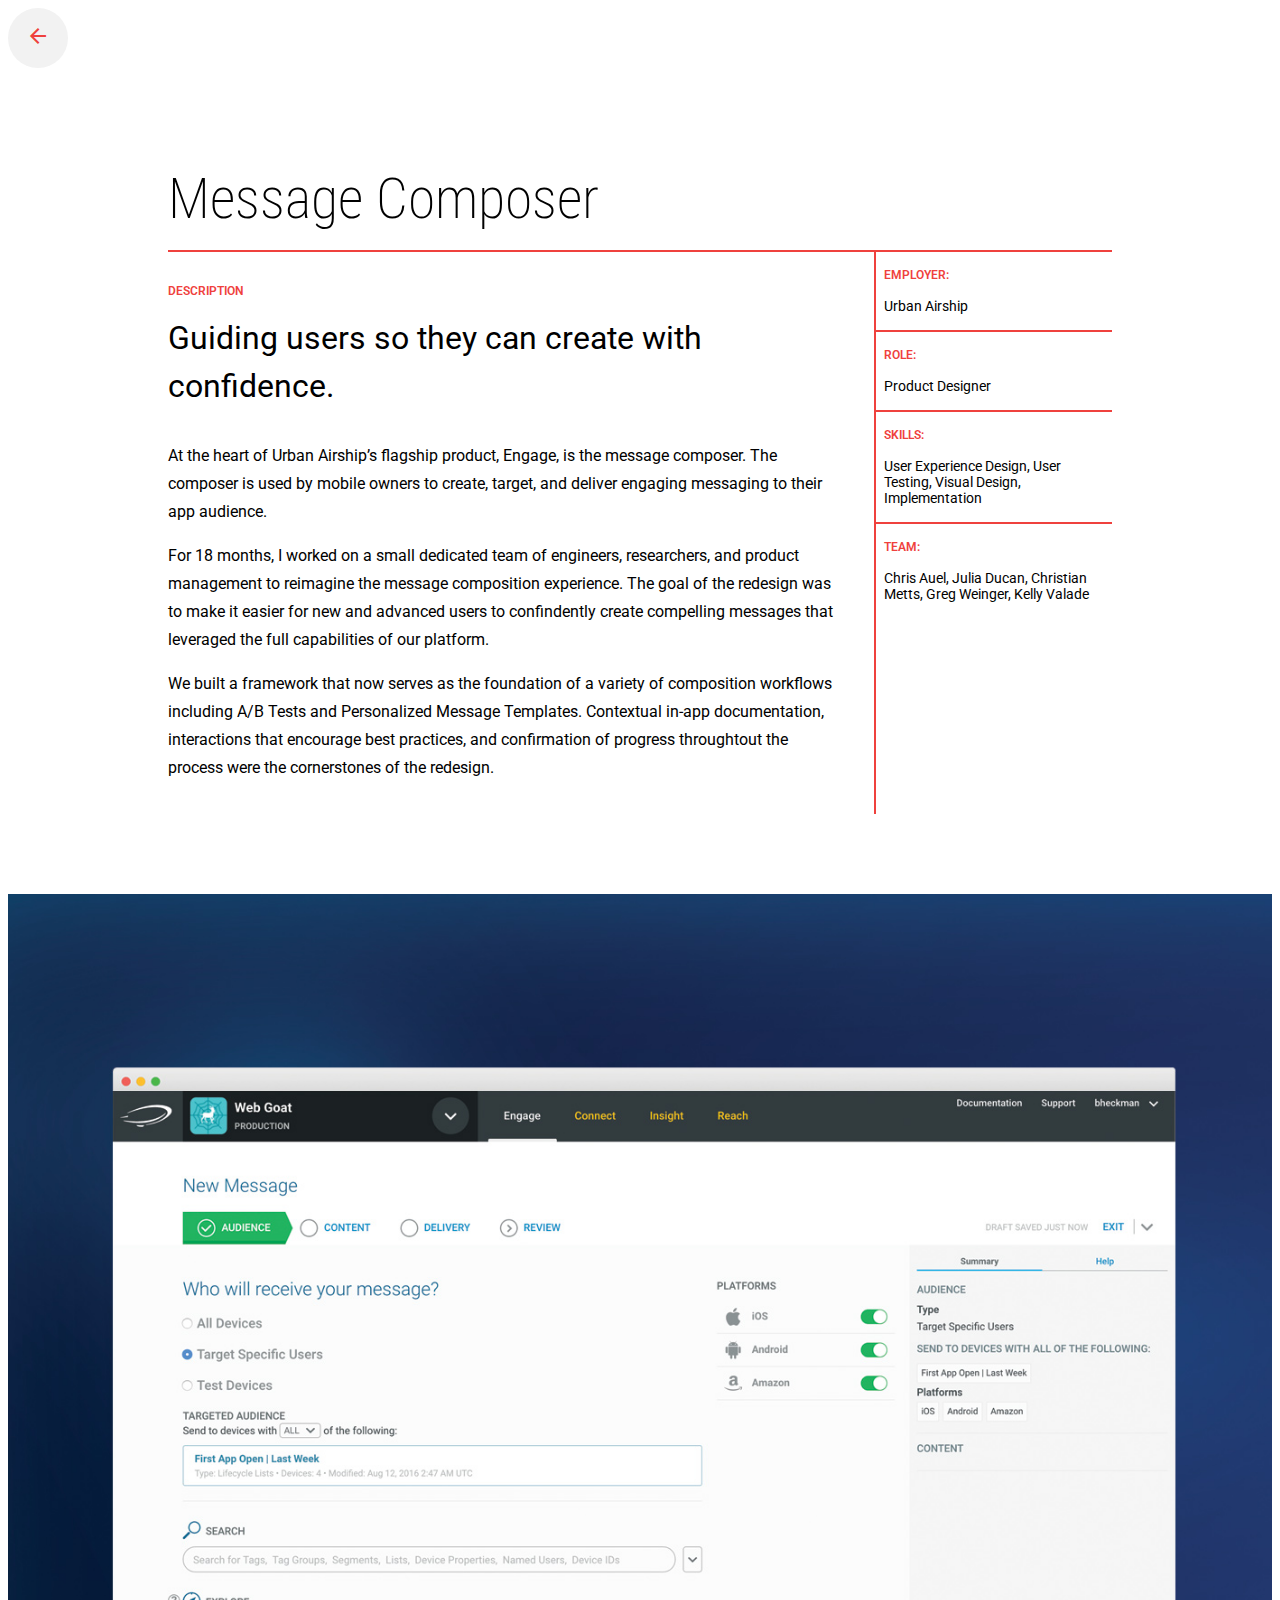
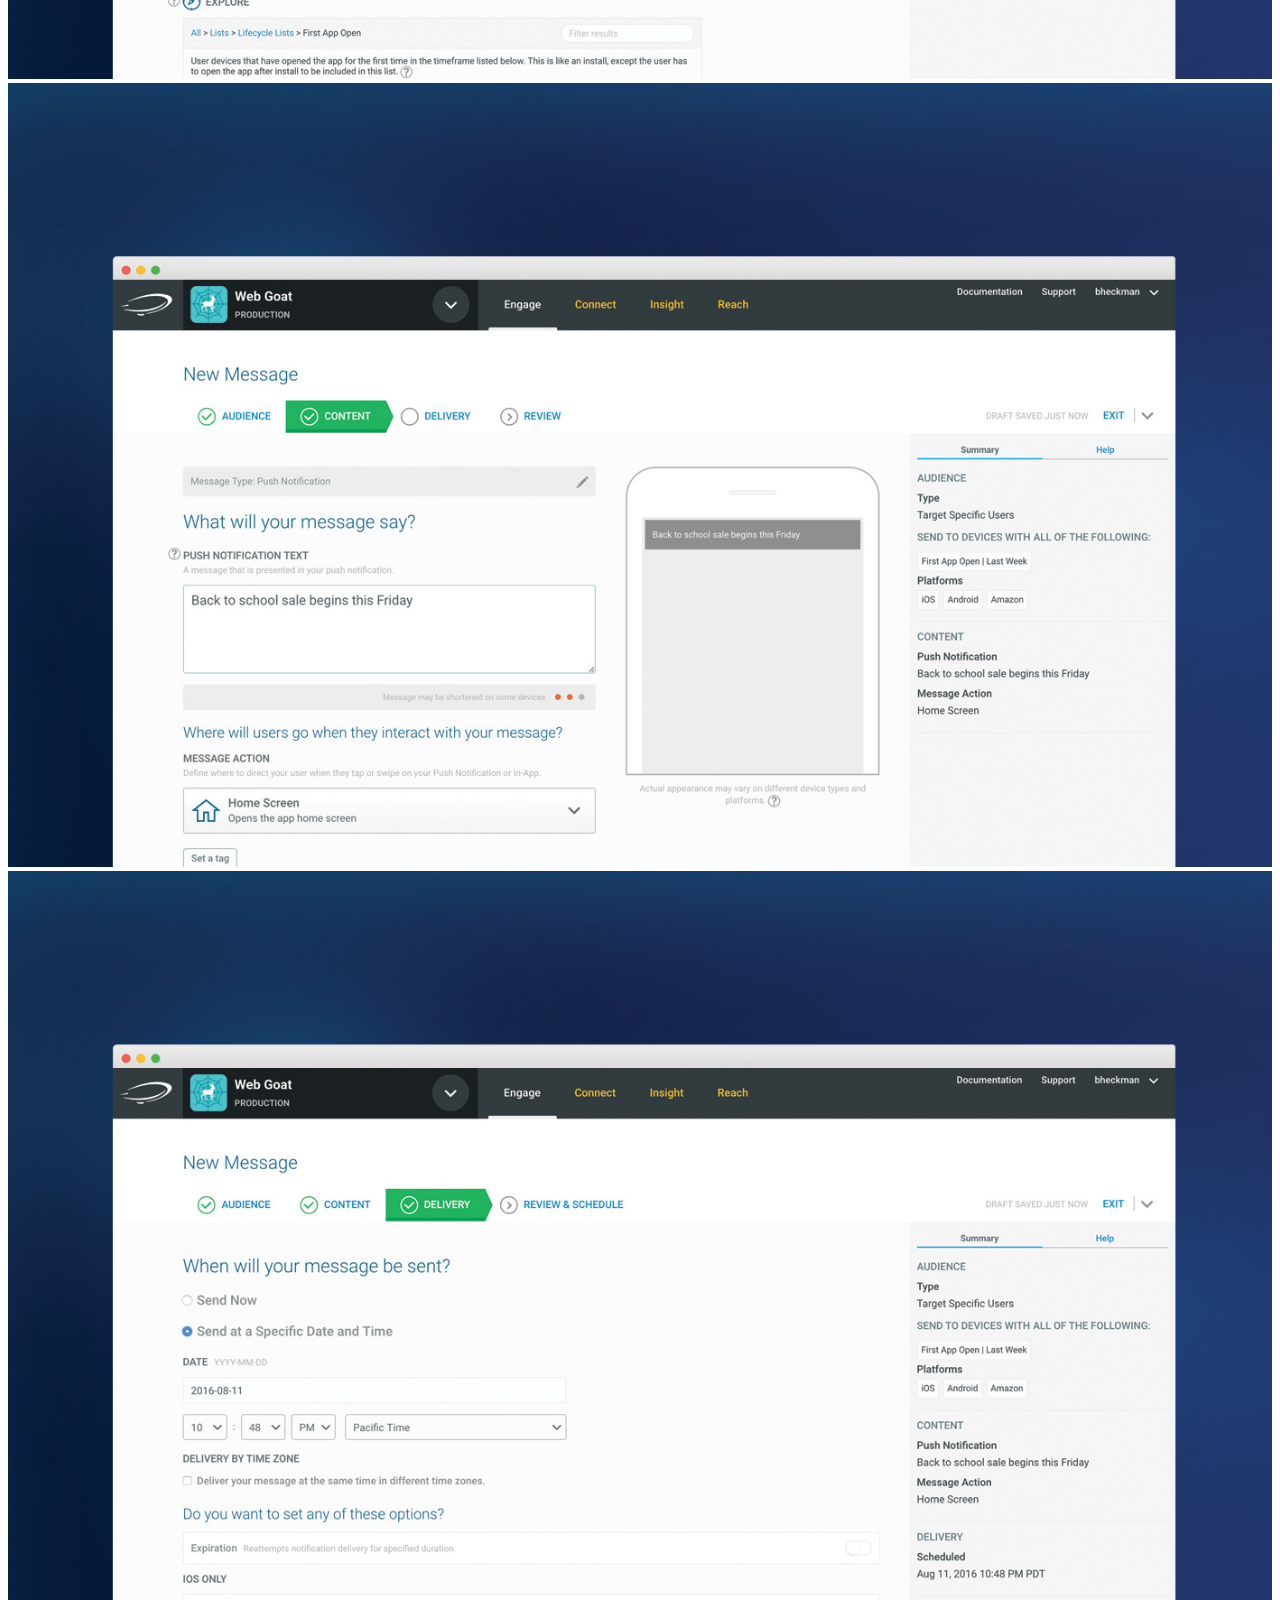
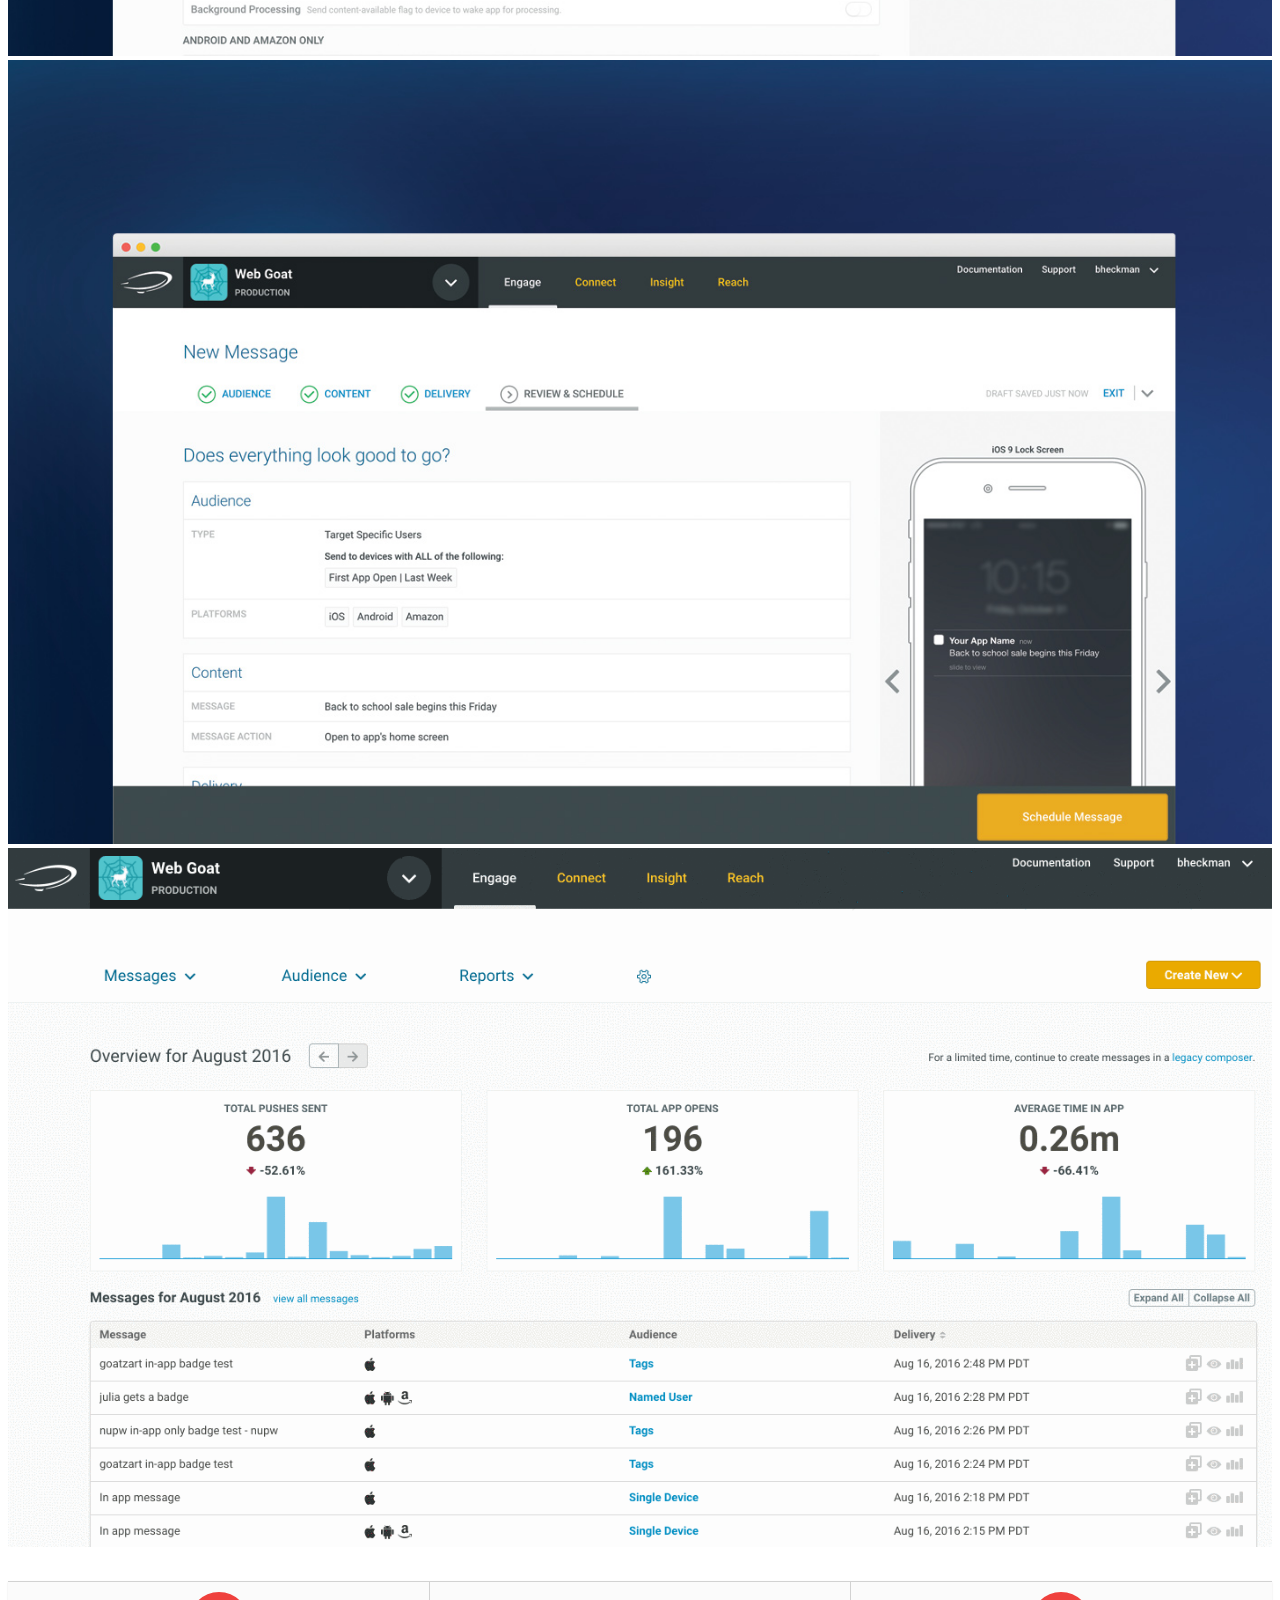
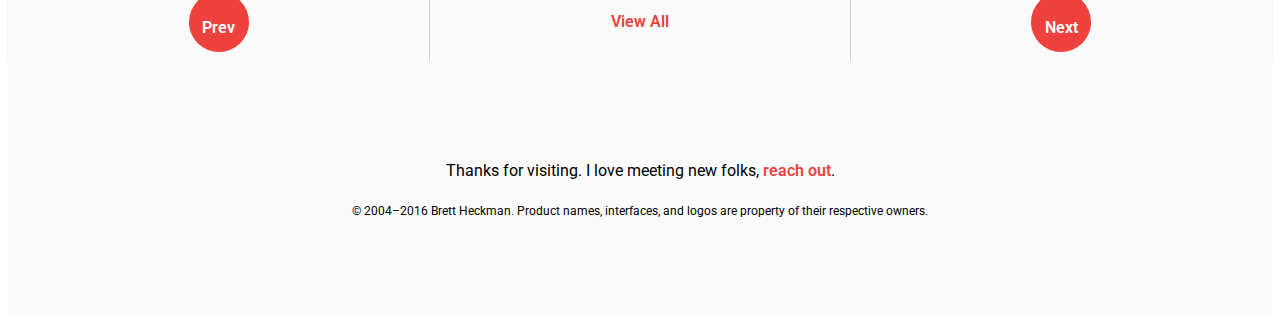
==== work/composer.html @ 8c0b266d "Summer work update" ====
<!doctype html>
<html lang="">
  <head>
    <meta charset="utf-8">
    <meta http-equiv="X-UA-Compatible" content="IE=edge">
    <meta name="description" content="">
    <meta name="viewport" content="width=device-width, initial-scale=1.0">
    <title>Brett Heckman | User Experience Designer</title>

    <!-- Disable tap highlight on IE -->
    <meta name="msapplication-tap-highlight" content="no">

    <!-- Web Application Manifest -->
    <link rel="manifest" href="manifest.json">

    <!-- Add to homescreen for Chrome on Android -->
    <meta name="mobile-web-app-capable" content="yes">
    <meta name="application-name" content="Web Starter Kit">
    <link rel="icon" sizes="192x192" href="../images/touch/chrome-touch-icon-192x192.png">

    <!-- Add to homescreen for Safari on iOS -->
    <meta name="apple-mobile-web-app-capable" content="yes">
    <meta name="apple-mobile-web-app-status-bar-style" content="black">
    <meta name="apple-mobile-web-app-title" content="Web Starter Kit">
    <link rel="apple-touch-icon" href="../images/touch/apple-touch-icon.png">

    <!-- Tile icon for Win8 (144x144 + tile color) -->
    <meta name="msapplication-TileImage" content="../images/touch/ms-touch-icon-144x144-precomposed.png">
    <meta name="msapplication-TileColor" content="#2F3BA2">

    <!-- Color the status bar on mobile devices -->
    <meta name="theme-color" content="#2F3BA2">

    <!-- Material Design icons -->
    <link rel="stylesheet" href="https://fonts.googleapis.com/icon?family=Material+Icons">

    <!-- Your styles -->
    <link rel="stylesheet" href="../styles/main.css">
    <link rel="stylesheet" href="../styles/temp.css">
  </head>
  <body>
    <nav>
      <a class="back" href="../index.html"><i class="material-icons">arrow_back</i></a>
    </nav>
    <section class="the-facts">
      <h1 class="project__title">Message Composer</h1>
      <div class="project__description">
        <div class="key">Description</div>
        <p class="intro">Guiding users so they can create with confidence.</p>
        <p>At the heart of Urban Airship’s flagship product, Engage, is the message composer. The composer is used by mobile owners to create, target, and deliver engaging messaging to their app audience.</p>
        <p>For 18 months, I worked on a small dedicated team of engineers, researchers, and product management to reimagine the message composition experience. The goal of the redesign was to make it easier for new and advanced users to confindently create compelling messages that leveraged the full capabilities of our platform.</p>
        <p>We built a framework that now serves as the foundation of a variety of composition workflows including A/B Tests and Personalized Message Templates. Contextual in-app documentation, interactions that encourage best practices, and confirmation of progress throughtout the process were the cornerstones of the redesign.</p>
      </div>
      <div class="project__metadata">
        <div class="project__partners">
          <div class="partner__discipline">
            <span class="key">Employer:</span>
            <span class="value">Urban Airship</span>
          </div>
          <div class="partner__discipline">
            <span class="key">Role:</span>
            <span class="value">Product Designer</span>
          </div>
          <div class="partner__discipline">
            <span class="key">Skills:</span>
            <span class="value">User Experience Design, User Testing, Visual Design, Implementation</span>
          </div>
          <div class="partner__discipline">
            <span class="key">Team:</span>
            <span class="value">Chris Auel, Julia Ducan, Christian Metts, Greg Weinger, Kelly Valade</span>
          </div>
        </div>
      </div>
    </section>
    <section class="work-artifacts">
      <div class="feature feature--full">
        <div class="feature__image">
          <img src="../images/composer/audience.jpg">
        </div>
      </div>
      <div class="feature feature--full">
        <div class="feature__image">
          <img src="../images/composer/content-03.jpg">
        </div>
      </div>
      <div class="feature feature--full">
        <div class="feature__image">
          <img src="../images/composer/delivery.jpg">
        </div>
      </div>
      <div class="feature feature--full">
        <div class="feature__image">
          <img src="../images/composer/review.jpg">
        </div>
      </div>
      <div class="feature feature--full feature--gif">
        <div class="feature__image">
          <img src="../images/composer/walkthrough.gif">
        </div>
      </div>
    </section>
    <footer class="project--actions">
      <div class="col">
        <div class="content">
          <a class="prev" href="friends-family.html">Prev</a>
        </div>
      </div>
      <div class="col">
        <div class="content">
          <a class="view-all" href="../index.html">View All</a>
        </div>
      </div>
      <div class="col">
        <div class="content">
          <a class="next" href="personalization.html">Next</a>
        </div>
      </div>
    </footer>
    <section class="footer">
      <p>Thanks for visiting. I love meeting new folks, <a href="mailto:brettheckman@gmail.com">reach out</a>.</p>
      <p class="legal">&copy; 2004–2016 Brett Heckman. Product names, interfaces, and logos are property of their respective owners.</a>
    </section>
    <!-- build:js(app/) ../../scripts/main.min.js -->
    <script src="../scripts/main.js"></script>
    <!-- endbuild -->

    <!-- Google Analytics: change UA-XXXXX-X to be your site's ID -->
    <script>
      (function(i,s,o,g,r,a,m){i['GoogleAnalyticsObject']=r;i[r]=i[r]||function(){
      (i[r].q=i[r].q||[]).push(arguments)},i[r].l=1*new Date();a=s.createElement(o),
      m=s.getElementsByTagName(o)[0];a.async=1;a.src=g;m.parentNode.insertBefore(a,m)
      })(window,document,'script','//www.google-analytics.com/analytics.js','ga');
      ga('create', 'UA-XXXXX-X', 'auto');
      ga('send', 'pageview');
    </script>
    <!-- Built with love using Web Starter Kit -->
  </body>
</html>
---- styles/main.css ----
@import url(https://fonts.googleapis.com/css?family=Roboto+Condensed:400,700,400italic,700italic,300,300italic);@import url(https://fonts.googleapis.com/css?family=Roboto:400,300,400italic,300italic,500,500italic);.clearfix,.feature,.the-facts,.work-item,.work-item.fb{*zoom:1}.clearfix:after,.feature:after,.the-facts:after,.work-item.fb:after,.work-item:after{display:table;content:"";clear:both}.element-focusable,.element-invisible{border:0;clip:rect(0 0 0 0);height:1px;margin:-1px;overflow:hidden;padding:0;position:absolute;width:1px}.element-focusable:active,.element-focusable:focus{clip:auto;height:auto;margin:0;overflow:visible;width:auto}.element-hidden{display:none}.work-item .work-item__text{top:50%;-webkit-transform:translateY(-50%);transform:translateY(-50%);position:absolute;z-index:3}article,aside,details,figcaption,figure,footer,header,hgroup,main,menu,nav,section,summary{display:block}audio,canvas,progress,video{display:inline-block;vertical-align:baseline;*display:inline;*zoom:1}audio:not([controls]){display:none;height:0}[hidden],template{display:none}button,input,select,textarea{font-family:Roboto,HelveticaNeue-Light,Helvetica Neue Light,Helvetica Neue,Helvetica,Arial,Lucida Grande,sans-serif}b,strong{font-weight:700}sub,sup{font-size:75%;line-height:0;position:relative;vertical-align:baseline}svg:not(:root){overflow:hidden}code,kbd,pre,samp{font-family:Consolas,Lucida Console,Liberation Mono,Courier New,monospace;font-size:1em;_font-family:courier new,monospace}button,input,optgroup,select,textarea{color:inherit;font-family:inherit;font-size:100%;margin:0;max-width:100%;vertical-align:baseline;*vertical-align:middle}button,select{text-transform:none}button,html input[type=button],input[type=reset],input[type=submit]{-webkit-appearance:button;cursor:pointer}button[disabled],html input[disabled]{cursor:default}button::-moz-focus-inner,input::-moz-focus-inner{border:0;padding:0}input[type=checkbox],input[type=radio]{box-sizing:border-box;padding:0;*height:13px;*width:13px}input[type=number]::-webkit-inner-spin-button,input[type=number]::-webkit-outer-spin-button{height:auto}input[type=search]{-webkit-appearance:textfield;box-sizing:content-box}input[type=search]::-webkit-search-cancel-button,input[type=search]::-webkit-search-decoration{-webkit-appearance:none}abbr,blockquote,code,kbd,q,samp,tt,var{-webkit-hyphens:none;-moz-hyphens:none;-ms-hyphens:none;hyphens:none}img,input,textarea,video{height:auto;max-width:100%}embed,iframe,object{max-width:100%}::-moz-selection{background:#00f;color:#fff;text-shadow:none}::selection{background:#00f;color:#fff;text-shadow:none}body,p{font-family:Roboto,HelveticaNeue-Light,Helvetica Neue Light,Helvetica Neue,Helvetica,Arial,Lucida Grande,sans-serif}p{line-height:1.75}a{color:#ef413d;font-weight:600;text-decoration:none;border-bottom:1px solid #fff;transition:all 225ms cubic-bezier(.23,.61,.41,1)}a:hover{color:#222;border-bottom:1px solid #222}h1,h2,h3,h4,h5,h6{font-family:Roboto Condensed,Roboto,HelveticaNeue-Light,Helvetica Neue Light,Helvetica Neue,Helvetica,Arial,Lucida Grande,sans-serif;-webkit-hyphens:none;-moz-hyphens:none;-ms-hyphens:none;hyphens:none;line-height:1.25em;text-rendering:optimizeLegibility}h1{font-weight:600;font-size:2.25em;text-transform:uppercase}h1,h2{margin:0 0 1em}h2{font-size:1.875em}h3{font-size:1.5em;margin:0 0 1em}h4{font-size:1.25em}h4,h5{margin:0 0 .5em}h5{font-size:1.125em}h6{font-size:1em;margin:0 0 .5em}.animate{opacity:0;-webkit-transform:translate3d(0,40px,0);transform:translate3d(0,40px,0);transition:opacity .6s ease-out,-webkit-transform .4s ease-out;transition:opacity .6s ease-out,transform .4s ease-out;transition:opacity .6s ease-out,transform .4s ease-out,-webkit-transform .4s ease-out}.animate--lite{-webkit-transform:translate3d(0,20px,0);transform:translate3d(0,20px,0)}header{padding:3rem 2rem;*zoom:1}header:after{display:table;content:"";clear:both}@media (min-width:700px){header{padding:5rem}}@media (min-width:980px){header{padding:10rem}}header h1{font-weight:400;font-size:1.5555555556em;margin-bottom:.5em}header h1,header h2{text-transform:uppercase;letter-spacing:.075em}header h2{font-weight:300;font-size:1em;color:#bbb}section{padding:3rem 2rem;*zoom:1}section:after{display:table;content:"";clear:both}@media (min-width:700px){section{padding:5rem}}@media (min-width:980px){section{padding:5rem 10rem}}section h2.kicker{text-transform:uppercase;font-weight:300;font-size:1rem;letter-spacing:.075em}section p.intro{font-size:2rem;line-height:1.5}.work{padding:0}.work h2.kicker{padding:3rem 2rem;*zoom:1}.work h2.kicker:after{display:table;content:"";clear:both}@media (min-width:700px){.work h2.kicker{padding:5rem}}@media (min-width:980px){.work h2.kicker{padding:10rem}}.work-item{position:relative;height:375px;overflow:hidden;background:#000;width:100%}@media (min-width:700px){.work-item{height:500px;width:50%}}@media (min-width:700px){.work-item,.work-item.fb{position:relative;overflow:hidden;float:left}.work-item.fb{height:1200px;width:100%}}.work-item .work-item__text{transition:opacity 225ms cubic-bezier(.23,.61,.41,1);padding:0 5em;opacity:1}@media (min-width:980px){.work-item .work-item__text{padding:0 10em;opacity:0}}.work-item .work-item__text .work-item__kicker{color:#fff;text-transform:uppercase;font-weight:300;font-size:.875rem;letter-spacing:.0125rem}.work-item .work-item__text h2.work-item__title{color:#fff}.work-item .work-item__image{background-position:50%;background-repeat:no-repeat;background-size:cover;bottom:0;cursor:pointer;left:0;position:absolute;right:0;top:0;-webkit-transform:scale(1.02);transform:scale(1.02);transition:-webkit-transform .55s ease-in-out;transition:transform .55s ease-in-out;transition:transform .55s ease-in-out,-webkit-transform .55s ease-in-out}.work-item .mask{top:0;left:0;height:100%;width:100%;position:absolute;z-index:2;background:#000;transition:all 525ms cubic-bezier(.23,.61,.41,1);opacity:.6}.work-item:nth-of-type(odd) .mask{opacity:.4}.work-item:nth-of-type(even) .mask{opacity:.6}.work-item:active .mask,.work-item:focus .mask,.work-item:hover .mask{background:#ef413d;opacity:.9}.work-item:active .button--more,.work-item:active .work-item__text,.work-item:focus .button--more,.work-item:focus .work-item__text,.work-item:hover .button--more,.work-item:hover .work-item__text{opacity:1}.work-item:active .work-item__image,.work-item:focus .work-item__image,.work-item:hover .work-item__image{-webkit-transform:scale(1.2);transform:scale(1.2)}.work-item.more{background:#fff}.work-item.more .mask{background:#ef413d;opacity:.9}.work-item.more .work-item__text{opacity:1}.the-facts{max-width:1200px;margin:0 auto}@media (min-width:700px){.the-facts .project__description,.the-facts .section__content{width:75%;float:left;margin-right:-100%;margin-left:0;clear:none}}@media (min-width:700px){.the-facts .project__metadata,.the-facts .section__sidebar{width:25%;float:right;margin-left:0;margin-right:0;clear:none}}.the-facts h1.project__title{border-bottom:2px solid #ef413d;padding:1rem 0;margin-bottom:0;text-transform:none;font-size:3.5rem;font-weight:200}.the-facts .project__description{padding:2rem 2rem 1rem 0;box-sizing:border-box}.the-facts .project__description .intro{margin-top:0}.the-facts .project__metadata .partner__discipline{border-bottom:2px solid #ef413d;padding:1rem .5rem}.the-facts .project__metadata .partner__discipline .value{font-size:.875rem}.the-facts .project__metadata .partner__discipline:last-of-type{border-bottom:none}@media (min-width:700px){.the-facts .project__metadata{border-left:2px solid #ef413d}}.the-facts .key{font-size:.75rem;font-weight:600;margin-bottom:1rem;text-transform:uppercase;display:block;color:#ef413d}.the-facts .value{display:block}.work-artifacts{padding:5rem 0}.feature{position:relative;height:auto}@media (min-width:980px){.feature{height:570px}}.feature__image{background-repeat:no-repeat;background-size:100%;background-position:top;height:500px;position:relative}@media (min-width:980px){.feature__image{background-size:cover;height:570px}}.feature__text{padding:3rem 4rem;box-sizing:border-box}@media (min-width:980px){.feature__text{position:absolute;padding:0;z-index:2;width:100%;text-align:left;top:50%;-webkit-transform:translateY(-50%);transform:translateY(-50%)}}.feature__heading{line-height:1.5;color:#222}.feature__subhead{font-weight:400;line-height:1.5;text-transform:uppercase;color:#333}.feature__teaser{font-weight:400;line-height:1.5;margin-bottom:1.25em}.feature--50-50 .feature__image{width:100%}@media (min-width:980px){.feature--50-50 .feature__image{width:50%;float:left}}.feature--50-50 .feature__text{width:100%}@media (min-width:980px){.feature--50-50 .feature__text{background:#fff;width:50%;padding:0 10%;position:relative;float:left;box-sizing:border-box}.feature--50-50 .feature__text .feature__heading{color:#222}.feature--50-50 .feature__text .feature__subhead,.feature--50-50 .feature__text .feature__teaser{color:#333}}@media (min-width:980px){.feature--left .feature__image{float:right}}@media (min-width:980px){.feature--left .feature__text{float:left}}@media (min-width:980px){.feature--full{height:1000px}}.feature--full .feature__image{width:100%;z-index:1}@media (min-width:980px){.feature--full .feature__image{height:1000px}}.feature--full .feature__text .feature__heading,.feature--full .feature__text .feature__teaser{color:#fff}.feature--full .feature__text .feature__subhead{color:#222}@media (min-width:980px){.feature--full .feature__text{width:40%;left:30%}}.feature--full.short{height:250px}@media (min-width:980px){.feature--full.short{height:625px}}@media (min-width:980px) and (min-width:980px){.feature--full.short .feature__image{height:625px}}.process{padding:0}.process h2.kicker{padding:5rem 10rem}.mosiac{background:#fff;box-shadow:shadow("low");position:relative;width:100%;padding:0}@media (min-width:700px){.mosiac{display:-webkit-flex;display:-ms-flexbox;display:flex}}@media (max-width:700px){.mosiac .artifact-item{font-size:.8rem}}@media (min-width:700px){.mosiac .artifact__inner-row .artifact-item{font-size:.8rem}}@media (min-width:700px){.mosiac .artifact__row{display:-webkit-flex;display:-ms-flexbox;display:flex;-webkit-flex:1 1 auto;-ms-flex:1 1 auto;flex:1 1 auto;-webkit-flex-direction:column;-ms-flex-direction:column;flex-direction:column;width:50%}}@media (min-width:980px){.mosiac .artifact__row .artifact__inner-row{display:-webkit-flex;display:-ms-flexbox;display:flex;-webkit-flex-direction:row;-ms-flex-direction:row;flex-direction:row;-webkit-flex:1 0 auto;-ms-flex:1 0 auto;flex:1 0 auto}.mosiac .artifact__row .artifact__inner-row .artifact-item{-webkit-flex:1 1 auto;-ms-flex:1 1 auto;flex:1 1 auto;width:50%}}.artifact-item{cursor:pointer;background:#fff;position:relative;overflow:hidden}.artifact-item .mask{opacity:0;transition:opacity .3s ease-in-out}.artifact-item .node__title a{color:#fff;text-decoration:none}.artifact-item .button--more{opacity:0;transition:opacity .3s ease-in-out .3s,background-color .25s ease-in-out 0s}.artifact-item .artifact-item__text{padding:.25em 1em;position:absolute;top:50%;-webkit-transform:translateY(-50%);transform:translateY(-50%);z-index:3}.artifact-item .artifact-item__image{background-position:50%;background-repeat:no-repeat;background-size:cover;background-position:bottom;bottom:0;cursor:pointer;left:0;position:absolute;right:0;top:0;-webkit-transform:scale(.8);transform:scale(.8);transition:-webkit-transform .55s ease-in-out;transition:transform .55s ease-in-out;transition:transform .55s ease-in-out,-webkit-transform .55s ease-in-out}.artifact-item:active .mask,.artifact-item:focus .mask,.artifact-item:hover .mask{opacity:.75}.artifact-item:active .button--more,.artifact-item:focus .button--more,.artifact-item:hover .button--more{opacity:1}.artifact-item:active .artifact-item__image,.artifact-item:focus .artifact-item__image,.artifact-item:hover .artifact-item__image{-webkit-transform:scale(1);transform:scale(1)}.artifact-item{height:rem(200px);overflow:hidden;position:relative}@media (min-width:700px){.artifact-item{height:30vh;min-height:rem(300px)}}@media (min-width:1300px){.artifact-item{height:40vh}}.artifact-item .artifact-item__text{top:50%;-webkit-transform:translateY(-50%);transform:translateY(-50%);position:absolute;z-index:3;padding:0 2em}.artifact-item.is-large{-webkit-flex:1 0 auto;-ms-flex:1 0 auto;flex:1 0 auto}.artifact-item.is-large .artifact-item__text{padding:0 2em}@media (min-width:700px){.artifact-item.is-large{height:60vh;min-height:rem(600px)}}@media (min-width:980px){.artifact-item.is-large .artifact-item__text{padding:0 8em}}@media (min-width:1300px){.artifact-item.is-large{height:80vh}}.button{background:#ef413d;border-radius:0;color:#fff;cursor:pointer;display:inline-block;position:relative;font-family:Roboto,HelveticaNeue-Light,Helvetica Neue Light,Helvetica Neue,Helvetica,Arial,Lucida Grande,sans-serif;font-size:.875em;font-weight:600;line-height:30px;margin:0;padding:.0125em 1em;text-align:center;text-decoration:none;text-transform:uppercase;transition:all .25s cubic-bezier(.23,.61,.41,1);vertical-align:baseline;border:0;*line-height:normal;*zoom:1}.button:focus,.button:hover{background-color:#ce1511;border-color:#2a0403;color:#fff;outline:0}.button:active{background-color:#ce1511;border-color:#880e0b}.button.disabled{background:#f2f2f2;color:#333}.button--primary{background:#ef413d;border-radius:0;color:#fff;cursor:pointer;display:inline-block;position:relative;font-family:Roboto,HelveticaNeue-Light,Helvetica Neue Light,Helvetica Neue,Helvetica,Arial,Lucida Grande,sans-serif;font-size:.875em;font-weight:600;line-height:30px;margin:0;padding:.0125em 1em;text-align:center;text-decoration:none;text-transform:uppercase;transition:all .25s cubic-bezier(.23,.61,.41,1);vertical-align:baseline;border:0;*line-height:normal;*zoom:1}.button--primary:focus,.button--primary:hover{background-color:#ce1511;border-color:#2a0403;color:#fff;outline:0}.button--primary:active{background-color:#ce1511;border-color:#880e0b}.button--secondary{background:#333;border-radius:0;color:#fff;cursor:pointer;display:inline-block;position:relative;font-family:Roboto,HelveticaNeue-Light,Helvetica Neue Light,Helvetica Neue,Helvetica,Arial,Lucida Grande,sans-serif;font-size:.875em;font-weight:600;line-height:30px;margin:0;padding:.0125em 1em;text-align:center;text-decoration:none;text-transform:uppercase;transition:all .25s cubic-bezier(.23,.61,.41,1);vertical-align:baseline;border:0;*line-height:normal;*zoom:1}.button--secondary:focus,.button--secondary:hover{background-color:#0d0d0d;border-color:#000;color:#fff;outline:0}.button--secondary:active{background-color:#0d0d0d;border-color:#000}.button--more{background:transparent;border-radius:0;color:#fff;cursor:pointer;display:inline-block;position:relative;font-family:Roboto,HelveticaNeue-Light,Helvetica Neue Light,Helvetica Neue,Helvetica,Arial,Lucida Grande,sans-serif;font-size:.875em;font-weight:600;line-height:30px;margin:0;padding:.0125em 1em;text-align:center;text-decoration:none;text-transform:uppercase;transition:all .25s cubic-bezier(.23,.61,.41,1);vertical-align:baseline;border:0;border:2px solid #fff;*line-height:normal;*zoom:1}.button--more:focus,.button--more:hover{color:#fff;outline:0}.button--more:active,.button--more:focus,.button--more:hover{background-color:transparent;border-color:transparent}.button--more:hover{color:#222;border:2px solid #222}.back{background:#f2f2f2;border-radius:50%;color:#fff;cursor:pointer;display:inline-block;position:relative;font-family:Roboto,HelveticaNeue-Light,Helvetica Neue Light,Helvetica Neue,Helvetica,Arial,Lucida Grande,sans-serif;font-size:.875em;font-weight:600;line-height:30px;margin:0;padding:.0125em 1em;text-decoration:none;text-transform:uppercase;transition:all .25s cubic-bezier(.23,.61,.41,1);vertical-align:baseline;border:0;*line-height:normal;*zoom:1;color:#ef413d;display:block;padding:0;text-align:center;height:60px;width:60px;line-height:70px}.back:focus,.back:hover{background-color:#ccc;border-color:#737373;color:#fff;outline:0}.back:active{background-color:#ccc;border-color:#a6a6a6}.legal{font-size:.75rem}
/*# sourceMappingURL=main.css.map */
---- styles/temp.css ----
section {
  max-width: 1300px;
  margin: 0 auto;
}

.feature__image {
    height: auto;
}

.feature__text {
  top: auto;
  -webkit-transform: translateY(0);
  transform: translateY(0);
}

.work-artifacts {
  padding: 0;
}

.work-item {
  border: 4px solid #FFF;
  box-sizing: border-box;
}

.work-item:nth-of-type(even) .mask,
.work-item:nth-of-type(odd) .mask {
  opacity: 0.4;
}

.work-item:nth-of-type(even):hover .mask,
.work-item:nth-of-type(odd):hover .mask {
  opacity: 0.8;
}

.work-item.more .mask {
  opacity: 1;
}

a.back,
a.back:hover {
    border: 0;
}

.project--actions {
  background: #fbfbfb;
  display: block;
  border-top: 1px solid #d2d2d2;
  box-shadow: rgba(0,0,0,0.1) 0 1px 2px;
  margin-top: 30px;
}

.project--actions:after {
  display:table;content:"";clear:both
}

.project--actions .col {
  width: 100%;
  display: block;
  text-align: center;
}

.project--actions .col a {
  display: block;
  padding: 30px 0;
  border: 0;
  transition: all .25s cubic-bezier(.23,.61,.41,1);
  box-sizing: border-box;
}

.project--actions .col a.prev,
.project--actions .col a.next {
  background: #ef413d;
  color: #FFF;
  transition: all .25s cubic-bezier(.23,.61,.41,1);
}

.project--actions .col a.view-all {
  border-left: 1px solid #d2d2d2;
  border-right: 1px solid #d2d2d2;
}
.project--actions .col a:hover {
  background: #ef413d;
  color: #fff;
}
.project--actions .col a.prev,
.project--actions .col a.next {
  display: block;
  margin: 10px auto 0;
  height: 60px;
  width: 60px;
  padding: 0;
  line-height: 71px;
  border-radius: 50%;
  background: #ef413d;
  color: #FFF;
  transition: all .25s cubic-bezier(.23,.61,.41,1);
}
.project--actions .col a.prev:hover,
.project--actions .col a.next:hover {
  background: #ef413d;
  color: #FFF;
  transition: all .25s cubic-bezier(.23,.61,.41,1);
}

section.footer {
  background: #fbfbfb;
  text-align: center;
}

@media (min-width: 700px) {
  .project--actions .col {
    width: 33.3333%;
    float: left;
  }
}


@media (min-width: 700px) {
  .the-facts .project__metadata {
    border-left: 0;
  }
  .the-facts .project__description {
    border-right: 2px solid #ef413d;
    min-height: 400px;
  }
}

@media (min-width: 980px) {
  .work h2.kicker {
    padding: 10rem;
  }
  .feature--50-50 {
    height: auto;
  }
  .feature--full {
    height: auto;
  }
  .feature__image {
    height: auto;
  }
  .feature__text {
    top: auto;
  }
  .feature--full.short {
    height: auto;
  }
  .feature--full .feature__image,
  .feature--full.short .feature__image {
    height: auto;
  }

}

@media (min-width: 1300px) {
  .work h2.kicker {
    padding: 10rem 6rem;
  }
}
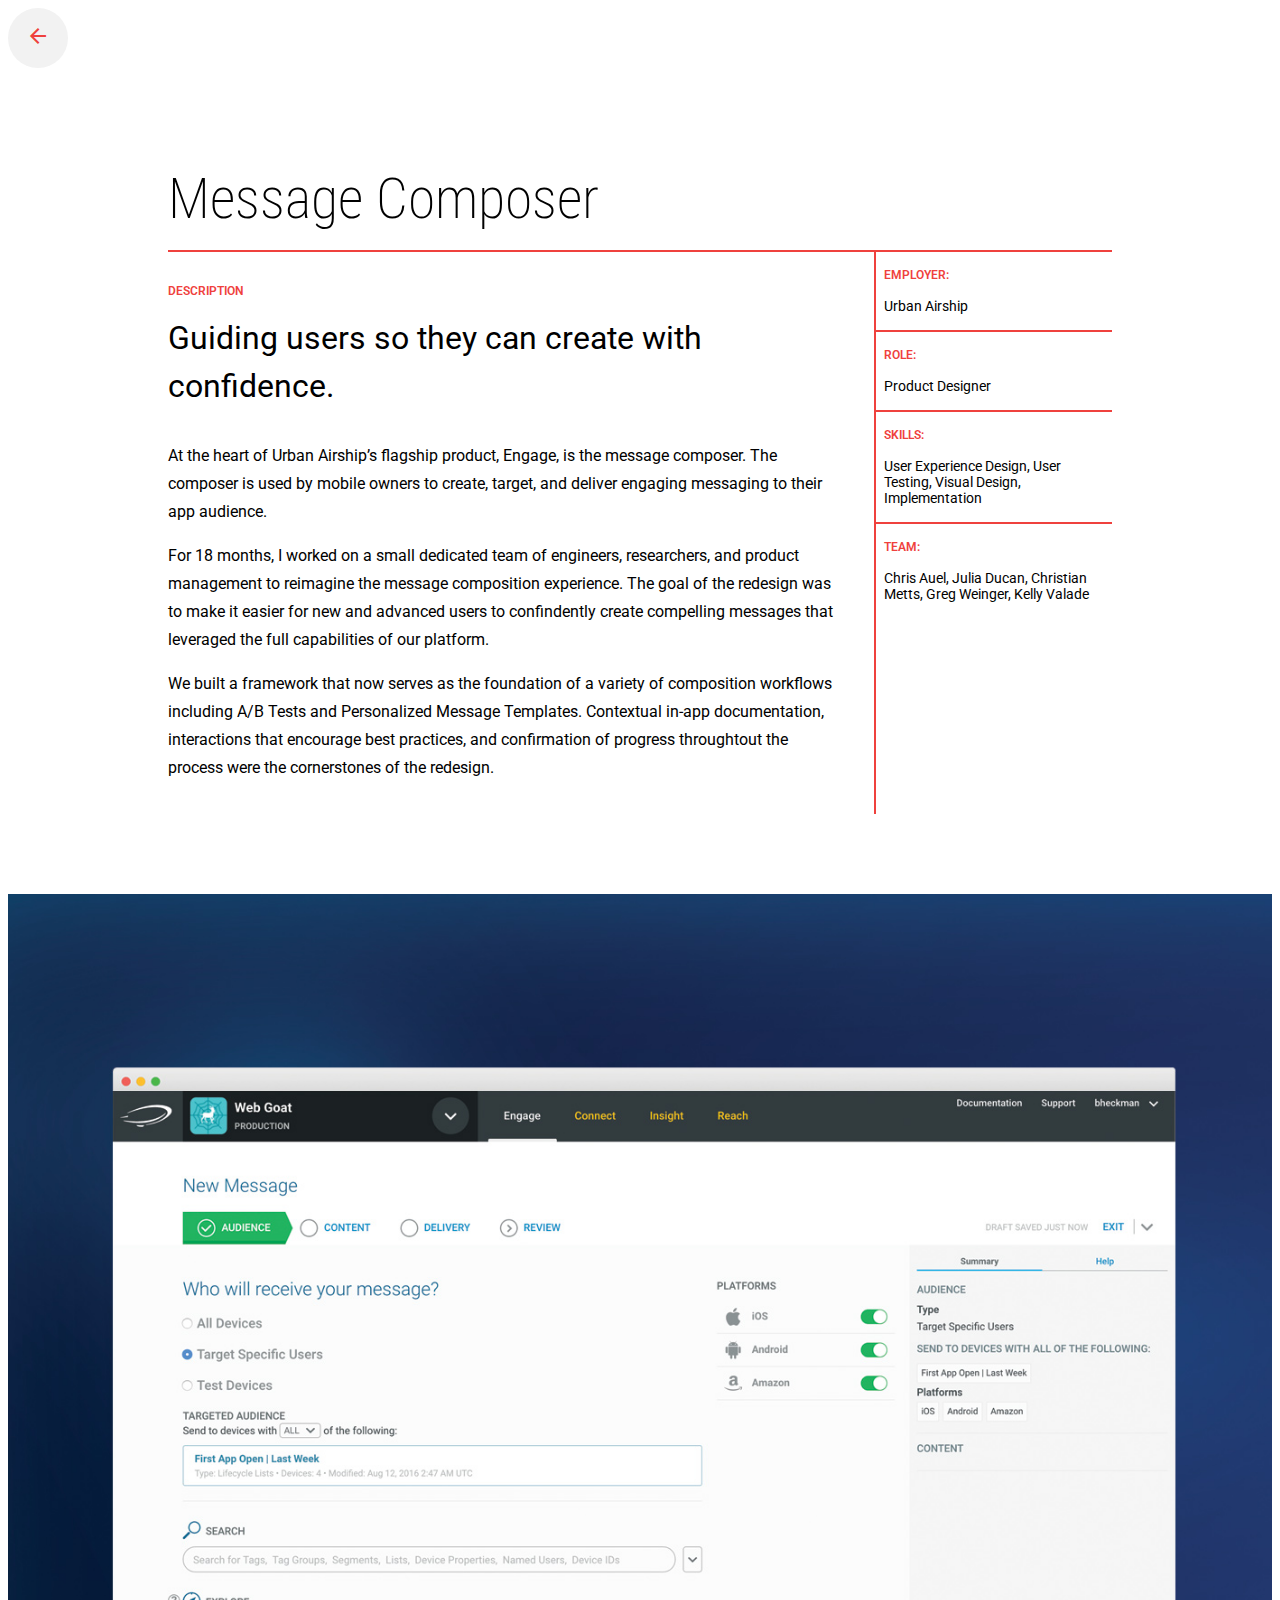
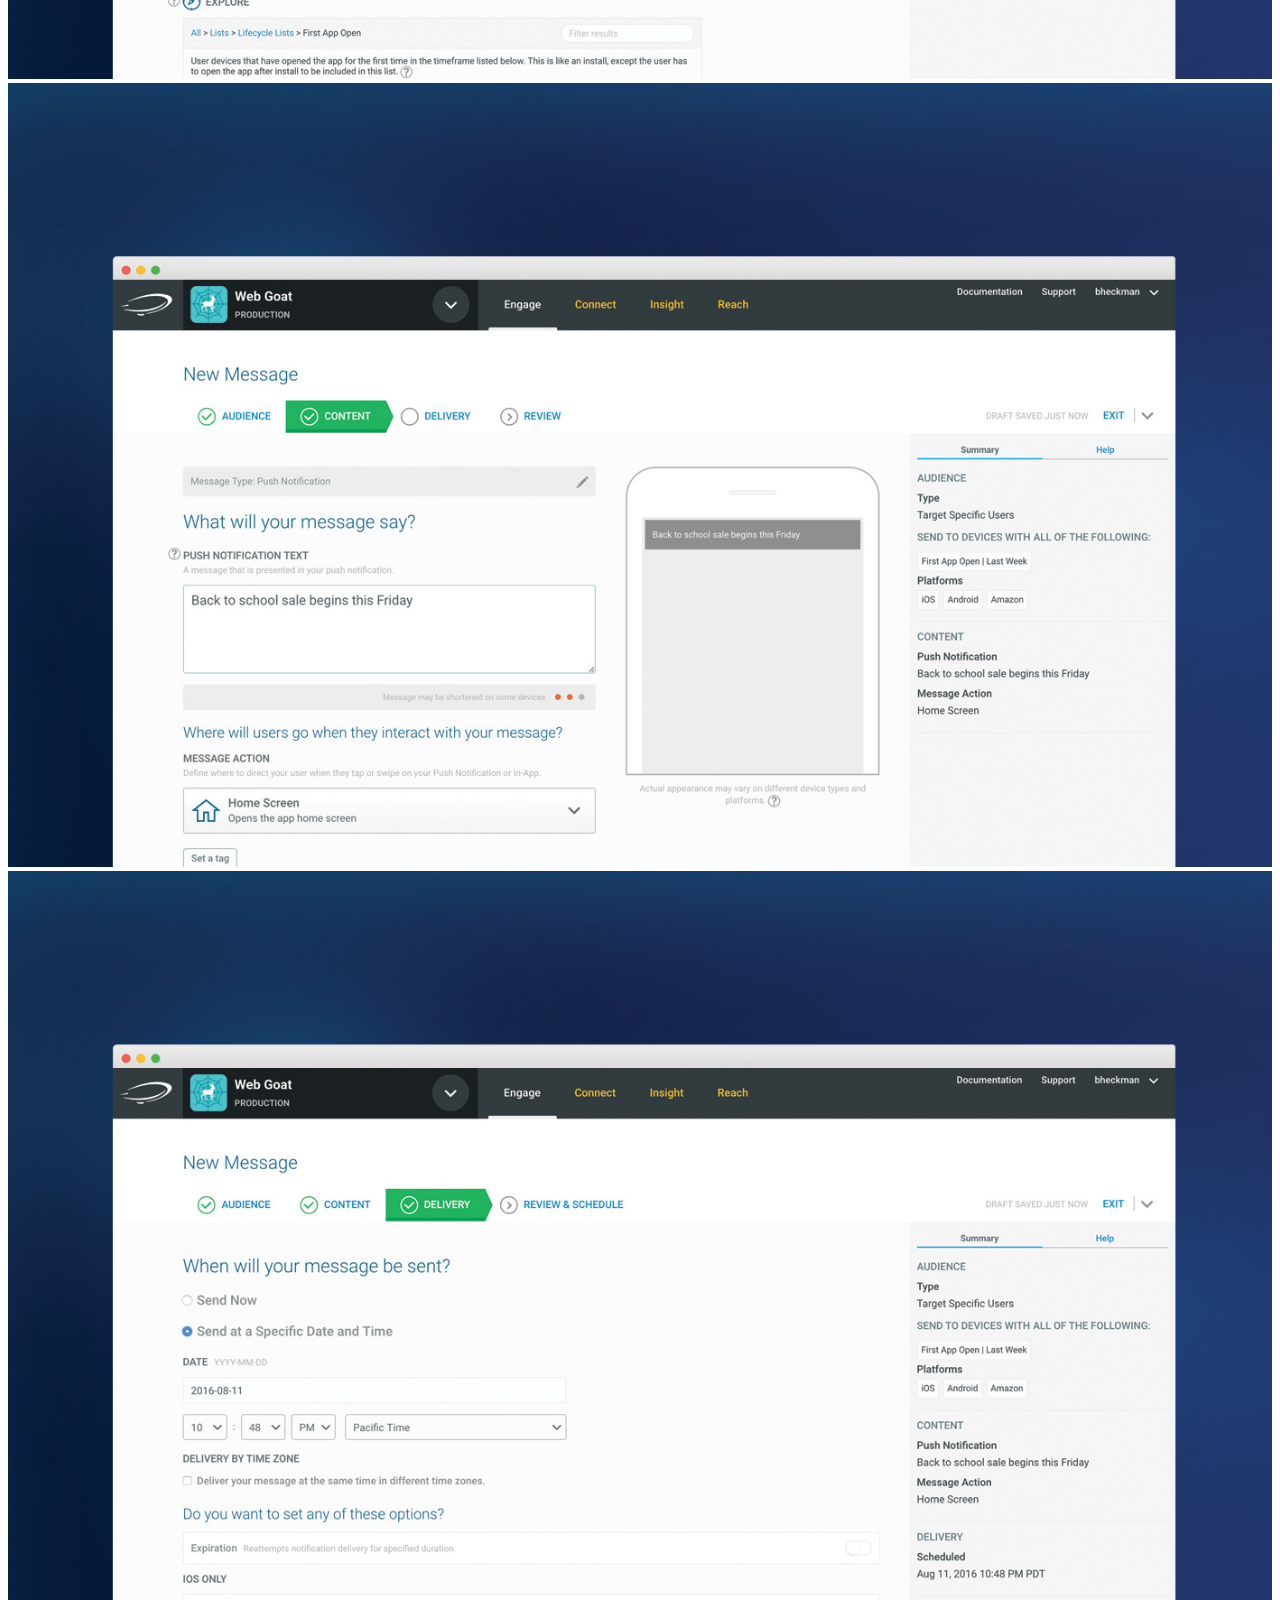
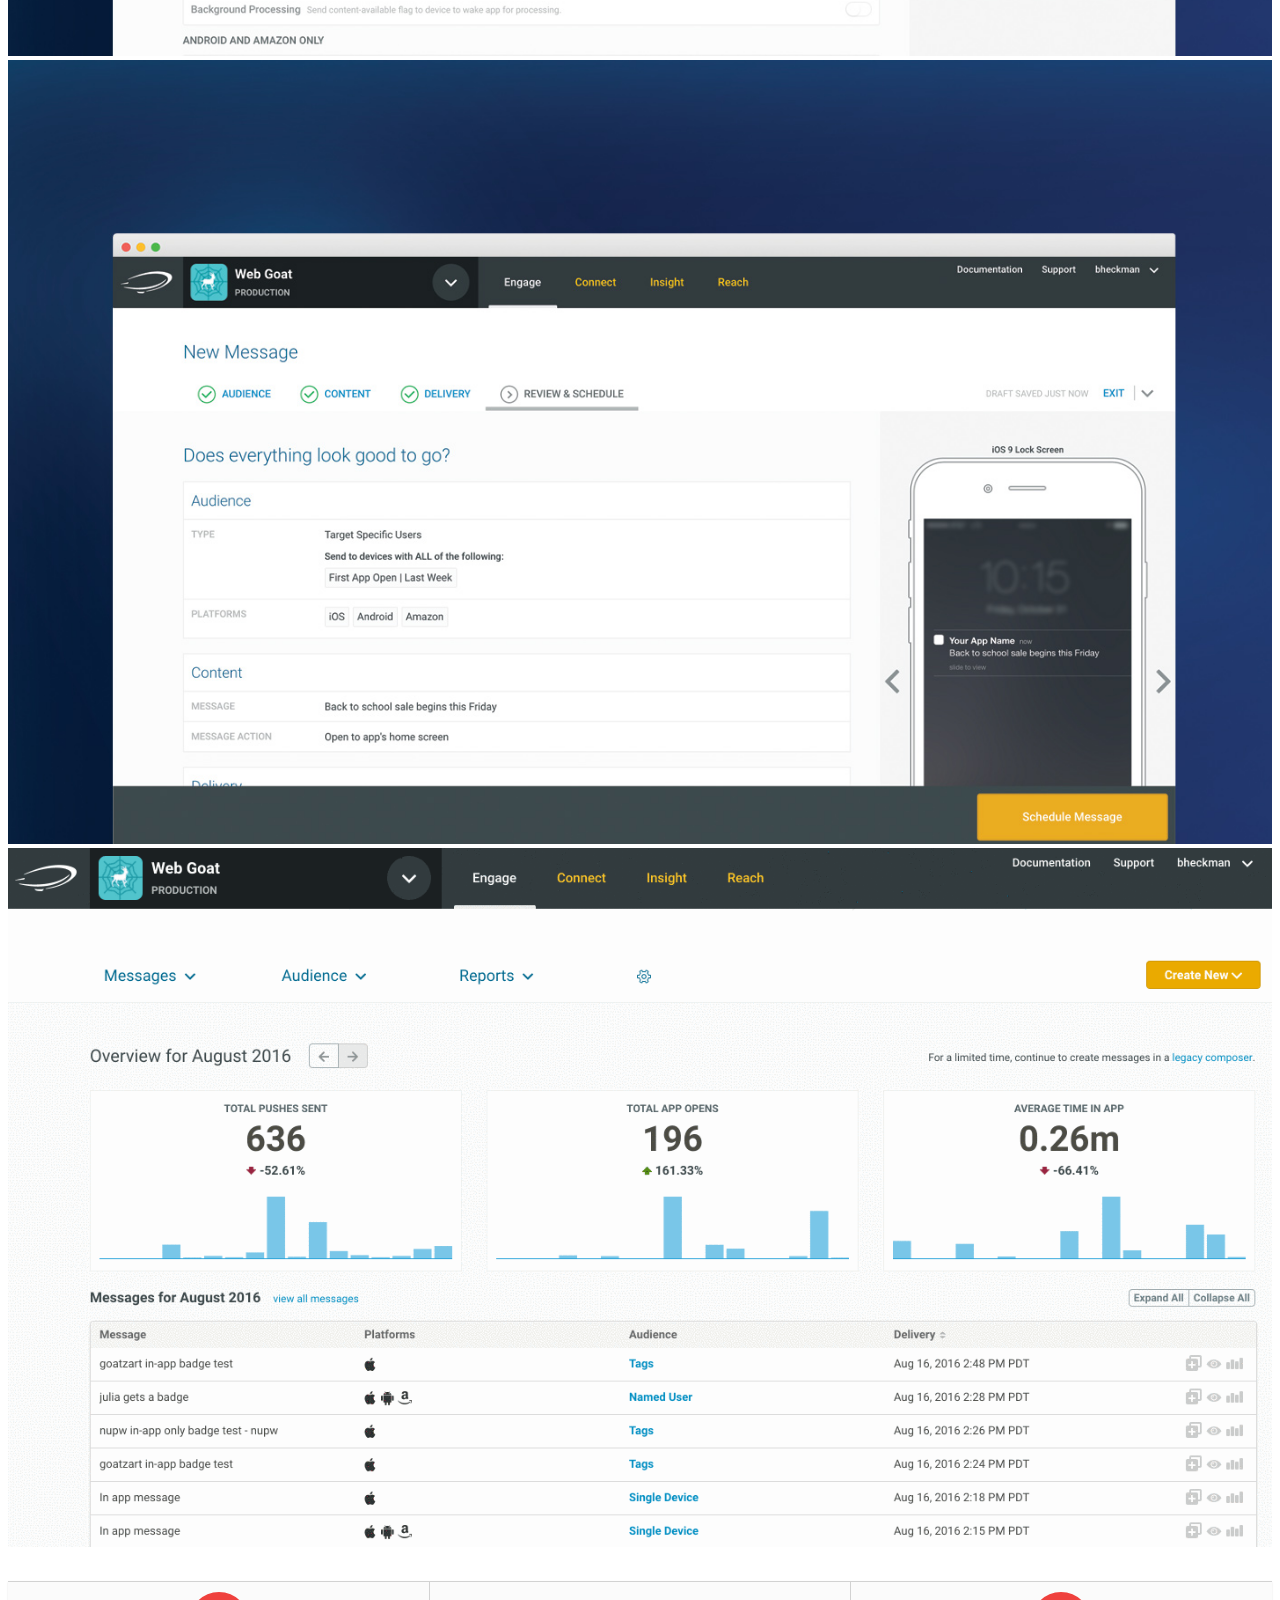
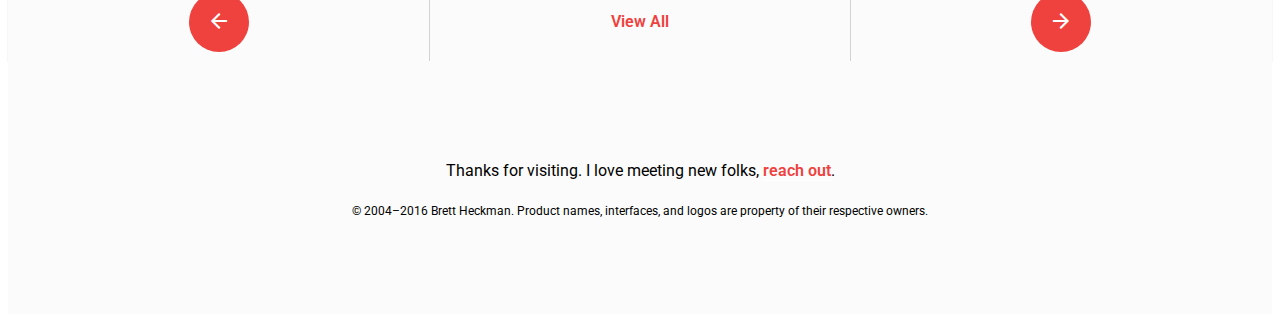
==== commit f004c833: "Fixing broken icons" ====
--- a/work/composer.html
+++ b/work/composer.html
@@ -102,7 +102,9 @@
     <footer class="project--actions">
       <div class="col">
         <div class="content">
-          <a class="prev" href="friends-family.html">Prev</a>
+          <a class="prev" href="friends-family.html">
+            <i class="material-icons">arrow_back</i>
+          </a>
         </div>
       </div>
       <div class="col">
@@ -112,7 +114,9 @@
       </div>
       <div class="col">
         <div class="content">
-          <a class="next" href="personalization.html">Next</a>
+          <a class="next" href="personalization.html">
+            <i class="material-icons">arrow_forward</i>
+          </a>
         </div>
       </div>
     </footer>
